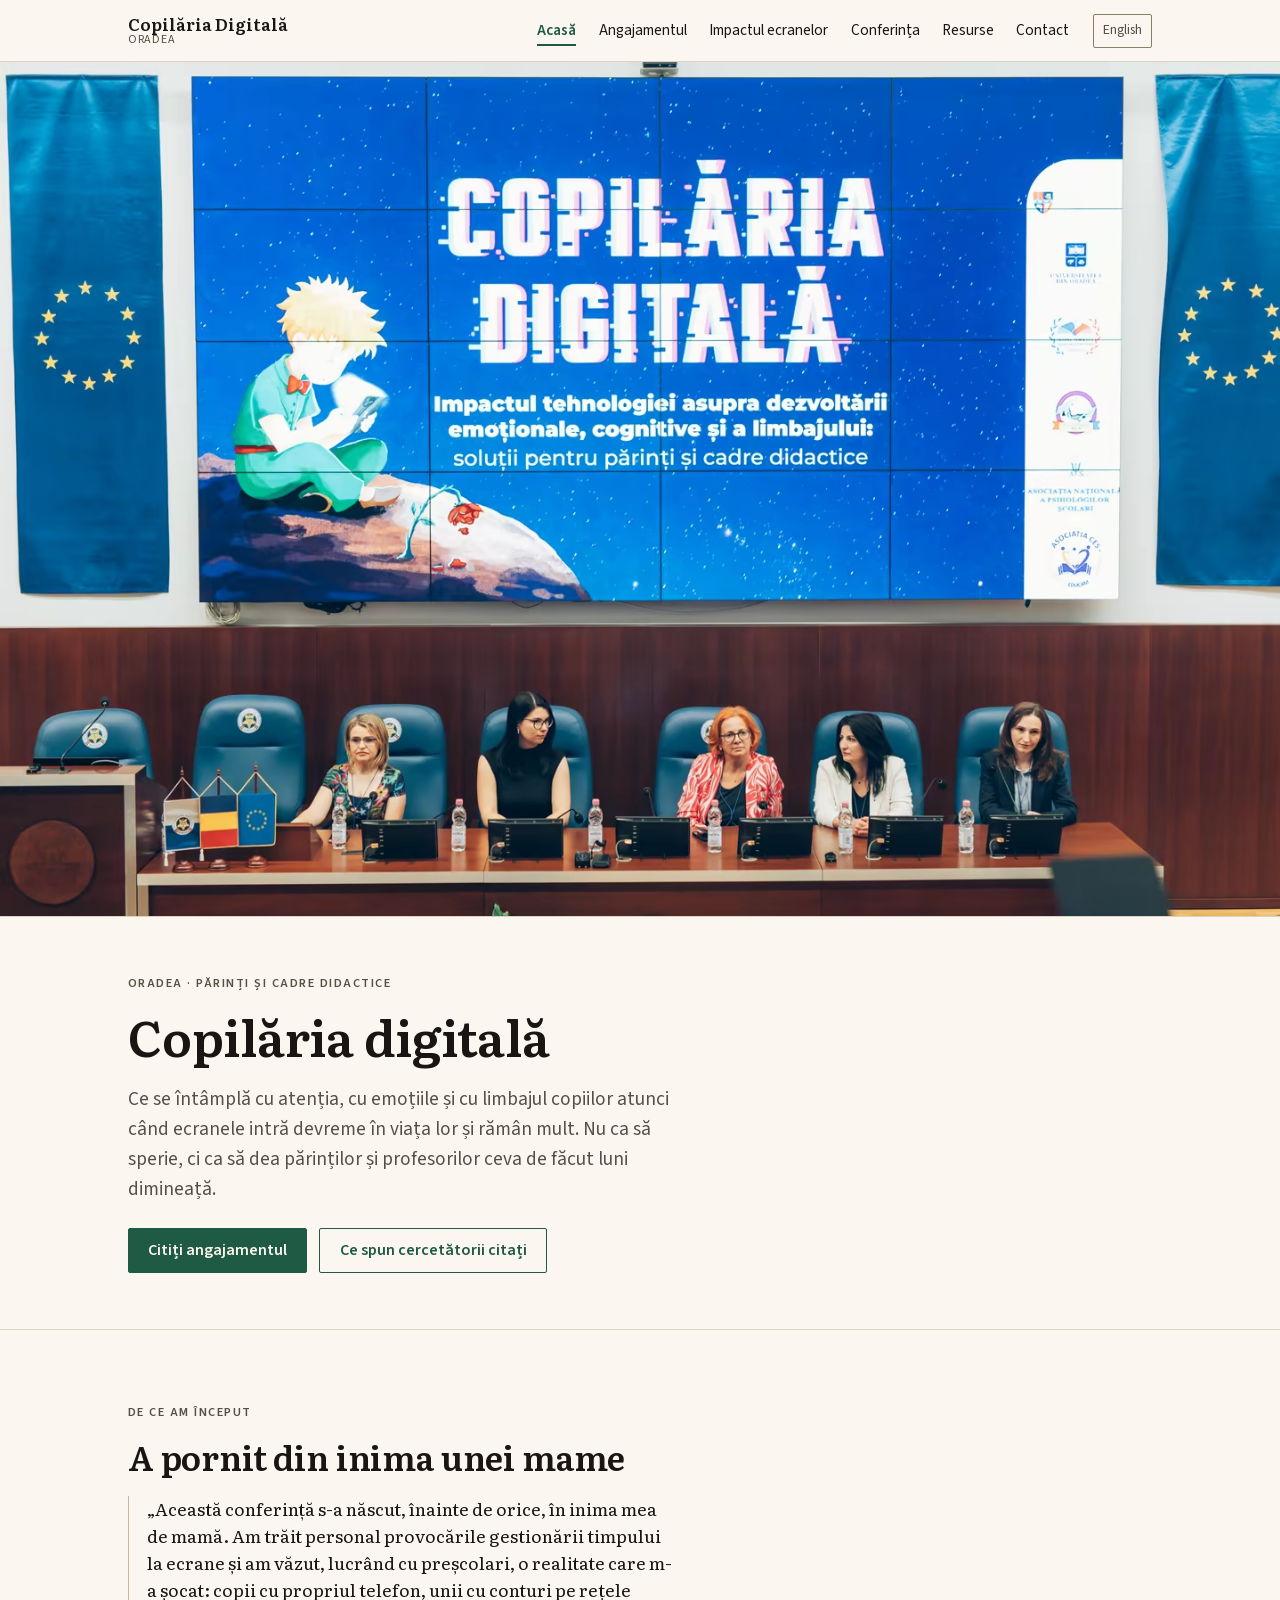
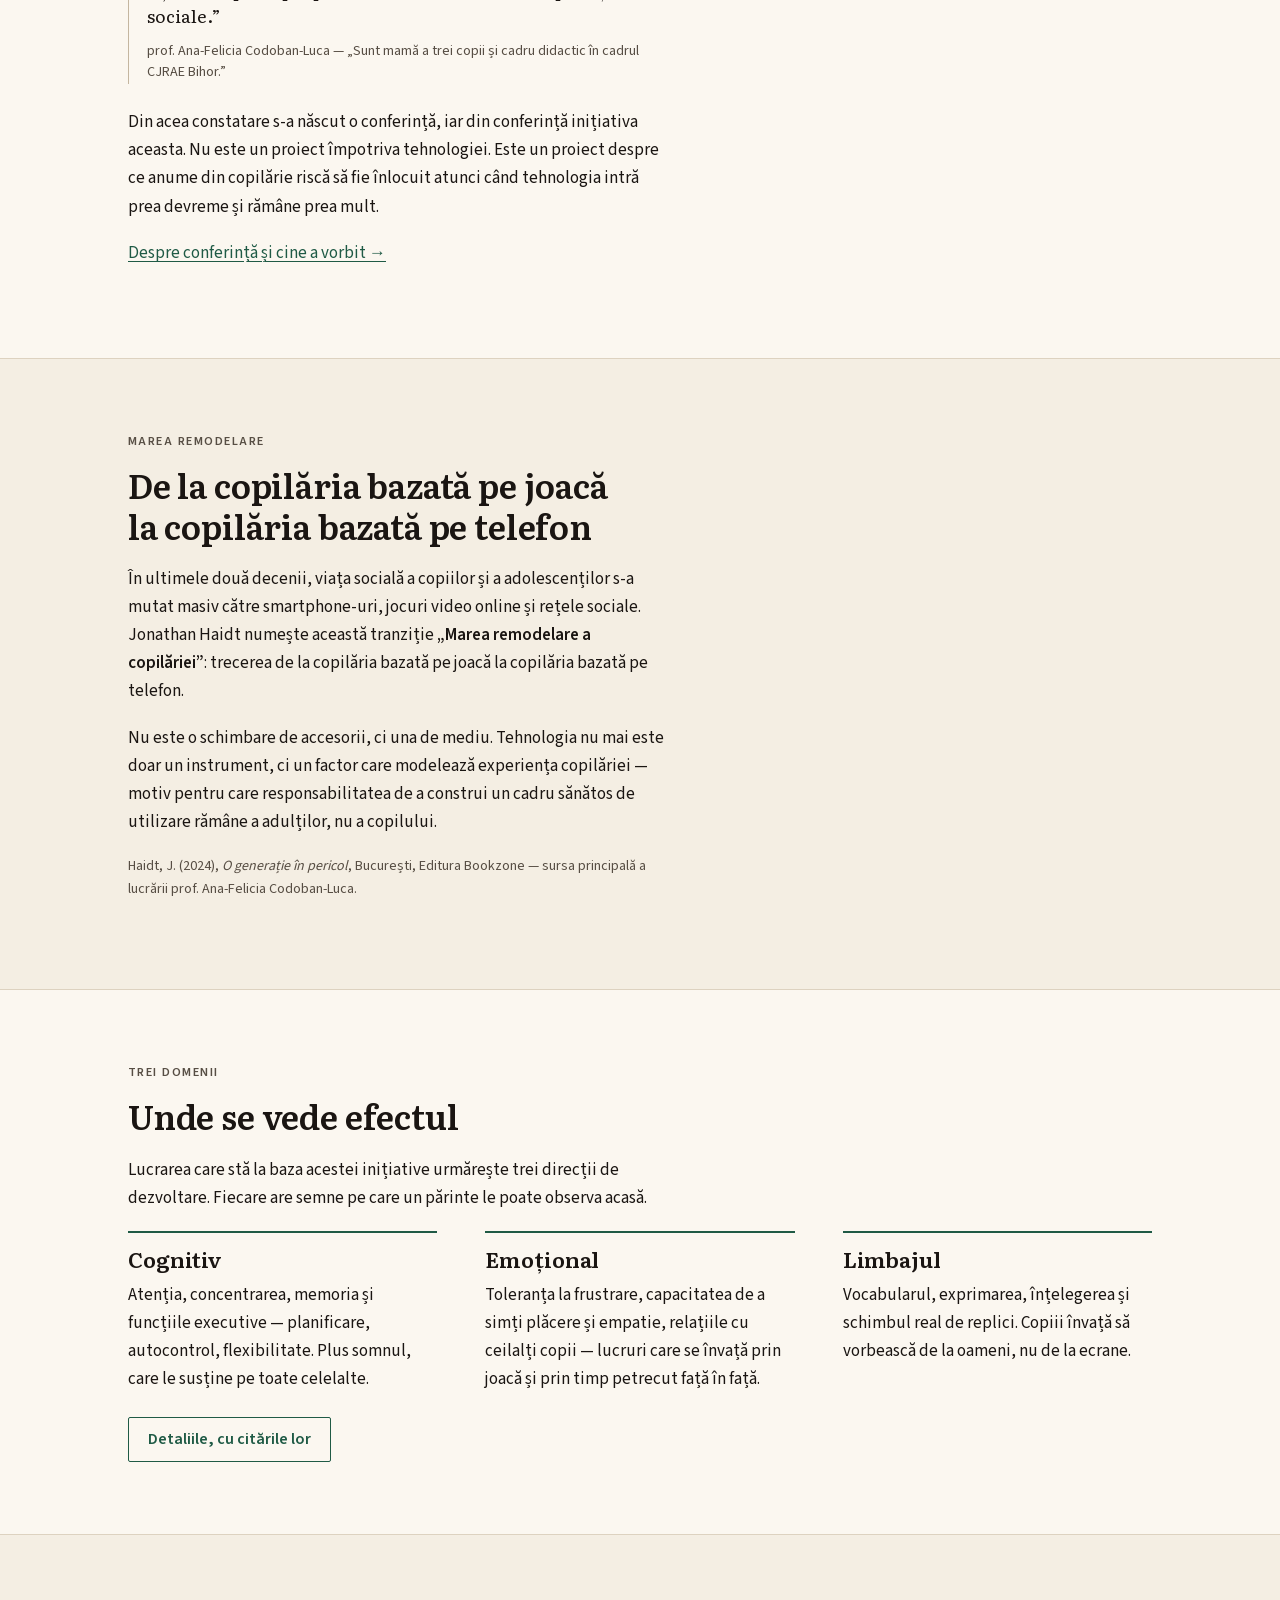
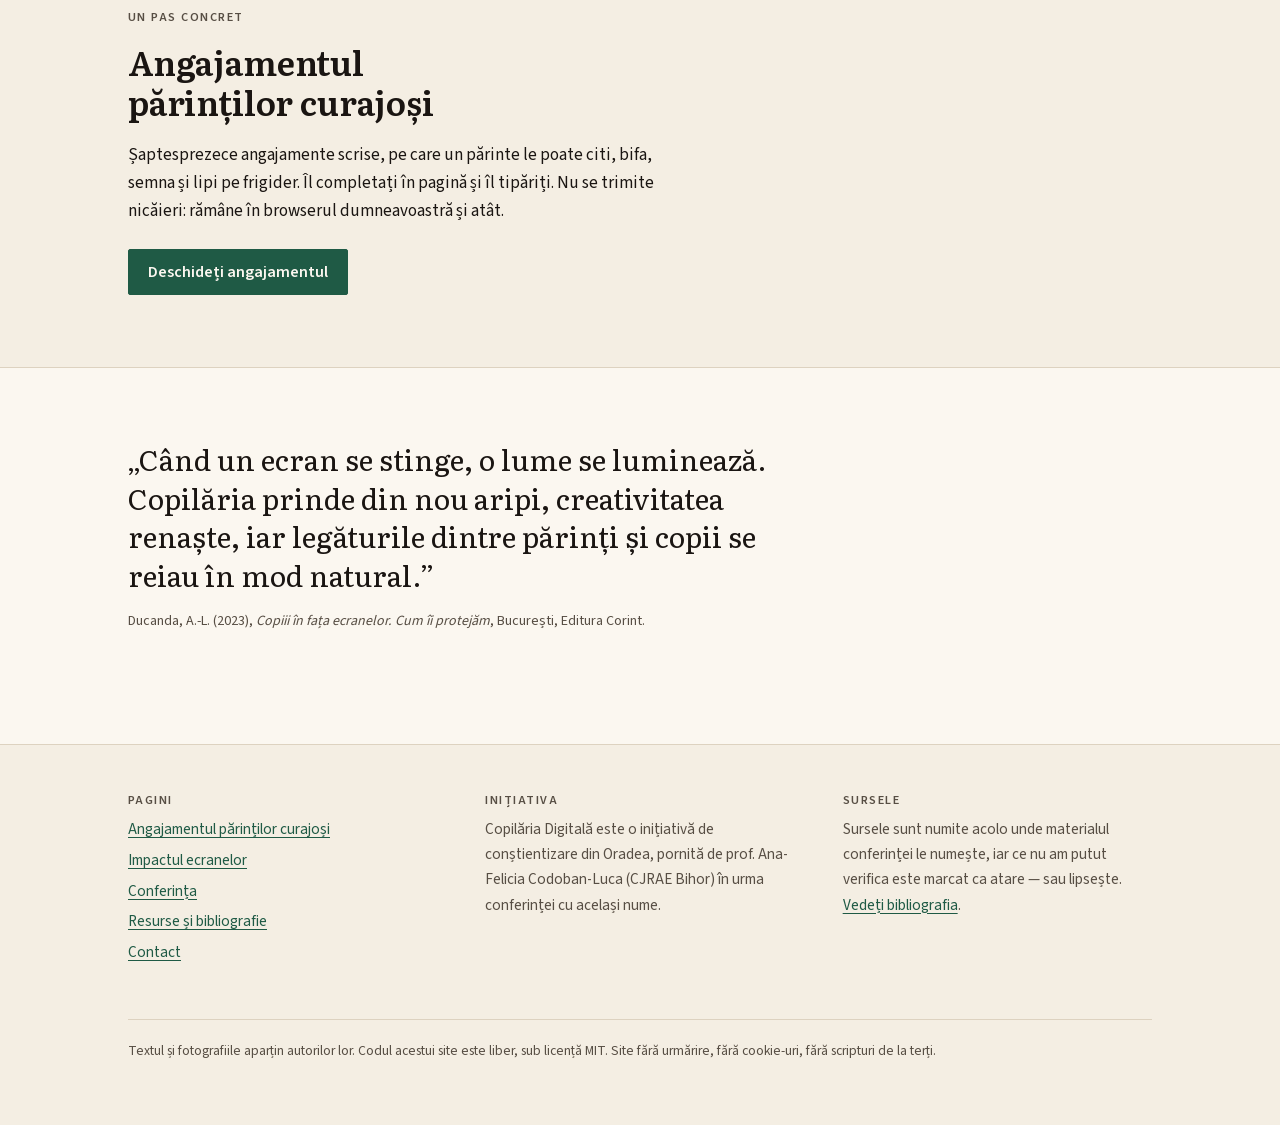
==== index.html @ 708503aa "feat: first public version of the site Twelve hand-written pages, Romanian at / and English at /en/," ====
<!doctype html>
<html lang="ro">
<head>
<meta charset="utf-8">
<meta name="viewport" content="width=device-width, initial-scale=1">
<title>Copilăria Digitală — inițiativă pentru părinți și cadre didactice, Oradea</title>
<meta name="description" content="Ce se întâmplă cu atenția, emoțiile și limbajul copiilor când ecranele intră devreme și rămân mult. O inițiativă din Oradea, pornită dintr-o conferință pentru părinți și cadre didactice.">
<link rel="canonical" href="https://copilariadigitala.github.io/">
<link rel="alternate" hreflang="ro" href="https://copilariadigitala.github.io/">
<link rel="alternate" hreflang="en" href="https://copilariadigitala.github.io/en/">
<link rel="alternate" hreflang="x-default" href="https://copilariadigitala.github.io/">
<meta property="og:type" content="website">
<meta property="og:locale" content="ro_RO">
<meta property="og:site_name" content="Copilăria Digitală">
<meta property="og:title" content="Copilăria Digitală">
<meta property="og:description" content="Ce se întâmplă cu atenția, emoțiile și limbajul copiilor când ecranele intră devreme și rămân mult. O inițiativă din Oradea.">
<meta property="og:url" content="https://copilariadigitala.github.io/">
<meta property="og:image" content="https://copilariadigitala.github.io/assets/img/key-visual-960.jpg">
<meta name="twitter:card" content="summary_large_image">
<link rel="icon" href="/assets/favicon.svg" type="image/svg+xml">
<link rel="preload" as="font" type="font/woff2" href="/assets/fonts/literata-600.woff2" crossorigin>
<link rel="preload" as="font" type="font/woff2" href="/assets/fonts/source-sans-3-400.woff2" crossorigin>
<link rel="stylesheet" href="/assets/site.css">
<script src="/assets/site.js" defer></script>
</head>
<body>
<a class="skip-link" href="#main">Sari la conținut</a>

<header class="site-header">
  <div class="wrap">
    <a class="brand" href="/">Copilăria Digitală<span>Oradea</span></a>
    <nav class="nav" aria-label="Navigare principală">
      <ul>
        <li><a href="/" aria-current="page">Acasă</a></li>
        <li><a href="/angajament/">Angajamentul</a></li>
        <li><a href="/impactul-ecranelor/">Impactul ecranelor</a></li>
        <li><a href="/conferinta/">Conferința</a></li>
        <li><a href="/resurse/">Resurse</a></li>
        <li><a href="/contact/">Contact</a></li>
      </ul>
    </nav>
    <a class="lang-switch" href="/en/" lang="en" hreflang="en">English</a>
  </div>
</header>

<main id="main">

  <div class="hero">
    <figure class="hero-media">
      <picture>
        <source type="image/avif" sizes="100vw" srcset="/assets/img/hero-480.avif 480w, /assets/img/hero-960.avif 960w, /assets/img/hero-1440.avif 1440w">
        <img src="/assets/img/hero-960.jpg" sizes="100vw"
             srcset="/assets/img/hero-480.jpg 480w, /assets/img/hero-960.jpg 960w, /assets/img/hero-1440.jpg 1440w"
             width="1440" height="958" fetchpriority="high" decoding="async"
             alt="Sala conferinței, cu titlul „Copilăria digitală” proiectat pe ecranul din spatele mesei vorbitorilor.">
      </picture>
    </figure>
    <div class="wrap hero-body">
      <p class="eyebrow">Oradea · părinți și cadre didactice</p>
      <h1>Copilăria digitală</h1>
      <p class="lede">Ce se întâmplă cu atenția, cu emoțiile și cu limbajul copiilor atunci
        când ecranele intră devreme în viața lor și rămân mult. Nu ca să sperie, ci ca să
        dea părinților și profesorilor ceva de făcut luni dimineață.</p>
      <div class="btn-row">
        <a class="btn" href="/angajament/">Citiți angajamentul</a>
        <a class="btn btn--ghost" href="/impactul-ecranelor/">Ce spun cercetătorii citați</a>
      </div>
    </div>
  </div>

  <section class="section" aria-labelledby="de-ce">
    <div class="wrap prose">
      <p class="eyebrow">De ce am început</p>
      <h2 id="de-ce">A pornit din inima unei mame</h2>
      <blockquote>
        <p>„Această conferință s-a născut, înainte de orice, în inima mea de mamă. Am trăit
          personal provocările gestionării timpului la ecrane și am văzut, lucrând cu
          preșcolari, o realitate care m-a șocat: copii cu propriul telefon, unii cu conturi
          pe rețele sociale.”</p>
        <cite>prof. Ana-Felicia Codoban-Luca — „Sunt mamă a trei copii și cadru didactic în
          cadrul CJRAE Bihor.”</cite>
      </blockquote>
      <p>Din acea constatare s-a născut o conferință, iar din conferință inițiativa aceasta.
        Nu este un proiect împotriva tehnologiei. Este un proiect despre ce anume din
        copilărie riscă să fie înlocuit atunci când tehnologia intră prea devreme și rămâne
        prea mult.</p>
      <p><a href="/conferinta/">Despre conferință și cine a vorbit →</a></p>
    </div>
  </section>

  <section class="section section--sunk" aria-labelledby="remodelare">
    <div class="wrap prose">
      <p class="eyebrow">Marea remodelare</p>
      <h2 id="remodelare">De la copilăria bazată pe joacă la copilăria bazată pe telefon</h2>
      <p>În ultimele două decenii, viața socială a copiilor și a adolescenților s-a mutat
        masiv către smartphone-uri, jocuri video online și rețele sociale. Jonathan Haidt
        numește această tranziție <b>„Marea remodelare a copilăriei”</b>: trecerea de la
        copilăria bazată pe joacă la copilăria bazată pe telefon.</p>
      <p>Nu este o schimbare de accesorii, ci una de mediu. Tehnologia nu mai este doar un
        instrument, ci un factor care modelează experiența copilăriei — motiv pentru care
        responsabilitatea de a construi un cadru sănătos de utilizare rămâne a adulților,
        nu a copilului.</p>
      <p class="attrib">Haidt, J. (2024), <i>O generație în pericol</i>, București, Editura
        Bookzone — sursa principală a lucrării prof. Ana-Felicia Codoban-Luca.</p>
    </div>
  </section>

  <section class="section" aria-labelledby="domenii">
    <div class="wrap">
      <div class="prose">
        <p class="eyebrow">Trei domenii</p>
        <h2 id="domenii">Unde se vede efectul</h2>
        <p>Lucrarea care stă la baza acestei inițiative urmărește trei direcții de
          dezvoltare. Fiecare are semne pe care un părinte le poate observa acasă.</p>
      </div>
      <div class="cols">
        <div>
          <h3>Cognitiv</h3>
          <p>Atenția, concentrarea, memoria și funcțiile executive — planificare, autocontrol,
            flexibilitate. Plus somnul, care le susține pe toate celelalte.</p>
        </div>
        <div>
          <h3>Emoțional</h3>
          <p>Toleranța la frustrare, capacitatea de a simți plăcere și empatie, relațiile cu
            ceilalți copii — lucruri care se învață prin joacă și prin timp petrecut față în
            față.</p>
        </div>
        <div>
          <h3>Limbajul</h3>
          <p>Vocabularul, exprimarea, înțelegerea și schimbul real de replici. Copiii învață
            să vorbească de la oameni, nu de la ecrane.</p>
        </div>
      </div>
      <div class="btn-row">
        <a class="btn btn--ghost" href="/impactul-ecranelor/">Detaliile, cu citările lor</a>
      </div>
    </div>
  </section>

  <section class="section section--sunk" aria-labelledby="cta">
    <div class="wrap prose">
      <p class="eyebrow">Un pas concret</p>
      <h2 id="cta">Angajamentul părinților curajoși</h2>
      <p>Șaptesprezece angajamente scrise, pe care un părinte le poate citi, bifa, semna și
        lipi pe frigider. Îl completați în pagină și îl tipăriți. Nu se trimite nicăieri:
        rămâne în browserul dumneavoastră și atât.</p>
      <div class="btn-row">
        <a class="btn" href="/angajament/">Deschideți angajamentul</a>
      </div>
    </div>
  </section>

  <section class="section" aria-labelledby="citat">
    <div class="wrap">
      <h2 id="citat" class="visually-hidden">Citat de închidere</h2>
      <blockquote class="pull">
        <p>„Când un ecran se stinge, o lume se luminează. Copilăria prinde din nou aripi,
          creativitatea renaște, iar legăturile dintre părinți și copii se reiau în mod
          natural.”</p>
        <cite>Ducanda, A.-L. (2023), <i>Copiii în fața ecranelor. Cum îi protejăm</i>,
          București, Editura Corint.</cite>
      </blockquote>
    </div>
  </section>

</main>

<footer class="site-footer">
  <div class="wrap">
    <div class="footer-grid">
      <div>
        <h2>Pagini</h2>
        <ul>
          <li><a href="/angajament/">Angajamentul părinților curajoși</a></li>
          <li><a href="/impactul-ecranelor/">Impactul ecranelor</a></li>
          <li><a href="/conferinta/">Conferința</a></li>
          <li><a href="/resurse/">Resurse și bibliografie</a></li>
          <li><a href="/contact/">Contact</a></li>
        </ul>
      </div>
      <div>
        <h2>Inițiativa</h2>
        <p>Copilăria Digitală este o inițiativă de conștientizare din Oradea, pornită de
          prof. Ana-Felicia Codoban-Luca (CJRAE Bihor) în urma conferinței cu același nume.</p>
      </div>
      <div>
        <h2>Sursele</h2>
        <p>Sursele sunt numite acolo unde materialul conferinței le numește, iar ce nu am
          putut verifica este marcat ca atare — sau lipsește.
          <a href="/resurse/#bibliografie">Vedeți bibliografia</a>.</p>
      </div>
    </div>
    <p class="colophon">Textul și fotografiile aparțin autorilor lor. Codul acestui site este
      liber, sub licență MIT. Site fără urmărire, fără cookie-uri, fără scripturi de la terți.</p>
  </div>
</footer>

</body>
</html>
---- assets/site.css ----
/* Copilăria Digitală — one stylesheet, shared by all twelve pages.
   Light theme is warm paper at dawn and it is the default: the message is that life after
   the screen is the good part. Dark theme is the midnight navy of the event's own key
   visual, so a parent reading at 23:40 gets the artwork's night, not a dimmed office UI.
   prefers-color-scheme only — a toggle needs a render-blocking inline script. */

/* ---------------------------------------------------------------- fonts */

@font-face {
  font-family: 'Literata';
  font-style: normal;
  font-weight: 400;
  font-display: swap;
  src: url('/assets/fonts/literata-400.woff2') format('woff2');
  unicode-range: U+0020-007E, U+00A0-017E, U+018F, U+0192, U+01A0-01A1, U+01AF-01B0, U+01C4-01DC,
    U+01E6-01E7, U+01EA-01EB, U+01FA-021B, U+022A-022D, U+0230-0233, U+0237, U+0259,
    U+02BB-02BC, U+02BE-02BF, U+02C6-02CC, U+02DA, U+02DC-02DD, U+0304, U+0308,
    U+2007-200B, U+2010, U+2012-2015, U+2018-201A, U+201C-201E, U+2020-2022, U+2026,
    U+2030, U+2032-2033, U+2039-203A, U+2042, U+2044;
}

@font-face {
  font-family: 'Literata';
  font-style: normal;
  font-weight: 600;
  font-display: swap;
  src: url('/assets/fonts/literata-600.woff2') format('woff2');
  unicode-range: U+0020-007E, U+00A0-017E, U+018F, U+0192, U+01A0-01A1, U+01AF-01B0, U+01C4-01DC,
    U+01E6-01E7, U+01EA-01EB, U+01FA-021B, U+022A-022D, U+0230-0233, U+0237, U+0259,
    U+02BB-02BC, U+02BE-02BF, U+02C6-02CC, U+02DA, U+02DC-02DD, U+0304, U+0308,
    U+2007-200B, U+2010, U+2012-2015, U+2018-201A, U+201C-201E, U+2020-2022, U+2026,
    U+2030, U+2032-2033, U+2039-203A, U+2042, U+2044;
}

@font-face {
  font-family: 'Source Sans 3';
  font-style: normal;
  font-weight: 400;
  font-display: swap;
  src: url('/assets/fonts/source-sans-3-400.woff2') format('woff2');
  unicode-range: U+0020-007E, U+00A0-0181, U+0186, U+018A, U+018D-0190, U+0192-0194, U+0196-0197,
    U+019A-019B, U+019E, U+01A0-01A1, U+01AF-01B1, U+01B7, U+01BF-01C3, U+01CD-01DD,
    U+01E2-01E7, U+01EA-01EB, U+01EE-01F0, U+01F4-01F5, U+01F7-0201, U+0204-0205,
    U+0208-0209, U+020C-020D, U+0218-0220, U+0222-0223, U+0226-0227, U+0237, U+023A-023E,
    U+0241-0245, U+0248-0249, U+0259, U+02BB-02C1, U+02C6-02CC, U+02D0-02D7, U+02DA,
    U+02DC-02DE, U+02E0-02E4, U+02ED, U+0304, U+0308, U+0329, U+2007, U+2009-200B,
    U+2010-201E, U+2020-2023, U+2026, U+202F-2033, U+2035, U+2039-203A, U+203C-203F,
    U+2044, U+2047-204A, U+FEFF;
}

@font-face {
  font-family: 'Source Sans 3';
  font-style: normal;
  font-weight: 600;
  font-display: swap;
  src: url('/assets/fonts/source-sans-3-600.woff2') format('woff2');
  unicode-range: U+0020-007E, U+00A0-0181, U+0186, U+018A, U+018D-0190, U+0192-0194, U+0196-0197,
    U+019A-019B, U+019E, U+01A0-01A1, U+01AF-01B1, U+01B7, U+01BF-01C3, U+01CD-01DD,
    U+01E2-01E7, U+01EA-01EB, U+01EE-01F0, U+01F4-01F5, U+01F7-0201, U+0204-0205,
    U+0208-0209, U+020C-020D, U+0218-0220, U+0222-0223, U+0226-0227, U+0237, U+023A-023E,
    U+0241-0245, U+0248-0249, U+0259, U+02BB-02C1, U+02C6-02CC, U+02D0-02D7, U+02DA,
    U+02DC-02DE, U+02E0-02E4, U+02ED, U+0304, U+0308, U+0329, U+2007, U+2009-200B,
    U+2010-201E, U+2020-2023, U+2026, U+202F-2033, U+2035, U+2039-203A, U+203C-203F,
    U+2044, U+2047-204A, U+FEFF;
}

/* --------------------------------------------------------------- tokens */

:root {
  color-scheme: light;

  --paper: #fbf7f0;
  --paper-sunk: #f4eee3;
  --ink: #1a1512;
  --ink-muted: #574e44;
  --rule: #ddd2c0;
  --rule-strong: #c4b6a0;
  /* Interactive borders need 3:1 against their ground; the decorative hairline above
     does not, and must not be reused for a form field's only visible boundary. */
  --rule-input: #8c7d67;

  --accent: #1f5a45;
  --accent-hover: #143c2e;
  --accent-wash: #e9f0ea;

  --rose: #a3282a; /* form errors and the missing-citation guard. Nowhere else. */
  --focus: #1d4ed8;

  --font-display: 'Literata', 'Palatino Linotype', Palatino, 'Book Antiqua', Georgia, serif;
  --font-body: 'Source Sans 3', -apple-system, BlinkMacSystemFont, 'Segoe UI', Roboto,
    'Helvetica Neue', Arial, sans-serif;

  --measure: 34rem;
  --page: 68rem;
  --gap: clamp(1.5rem, 4vw, 3rem);
  --radius: 2px;
}

@media (prefers-color-scheme: dark) {
  :root {
    color-scheme: dark;

    --paper: #0c1428;
    --paper-sunk: #121d36;
    --ink: #eaeff8;
    --ink-muted: #a8b6cc;
    --rule: #263453;
    --rule-strong: #3a4d75;
    --rule-input: #6b7f9f;

    --accent: #6fc79b;
    --accent-hover: #9adcbb;
    --accent-wash: #14263a;

    --rose: #ff9b9d;
    --focus: #f5c451;
  }
}

/* ----------------------------------------------------------------- base */

*,
*::before,
*::after {
  box-sizing: border-box;
}

html {
  -webkit-text-size-adjust: 100%;
  scroll-behavior: smooth;
}

@media (prefers-reduced-motion: reduce) {
  html {
    scroll-behavior: auto;
  }
  *,
  *::before,
  *::after {
    animation-duration: 0.01ms !important;
    transition-duration: 0.01ms !important;
  }
}

body {
  margin: 0;
  background: var(--paper);
  color: var(--ink);
  font-family: var(--font-body);
  font-size: 1.0625rem;
  line-height: 1.65;
  text-rendering: optimizeLegibility;
  /* A long unbreakable string (a pasted URL, the printed href below) must wrap rather
     than push the page sideways on a 360 px phone. */
  overflow-wrap: break-word;
}

h1,
h2,
h3,
h4 {
  font-family: var(--font-display);
  font-weight: 600;
  line-height: 1.2;
  margin: 0 0 0.6em;
  letter-spacing: -0.005em;
  text-wrap: balance;
}

h1 {
  font-size: clamp(2rem, 6vw, 3.1rem);
}
h2 {
  font-size: clamp(1.5rem, 3.6vw, 2.1rem);
}
h3 {
  font-size: clamp(1.15rem, 2.4vw, 1.35rem);
}
h4 {
  font-size: 1.0625rem;
}

p,
ul,
ol,
dl {
  margin: 0 0 1.1em;
}

a {
  color: var(--accent);
  text-decoration-thickness: 1px;
  text-underline-offset: 0.18em;
}

a:hover {
  color: var(--accent-hover);
}

:focus-visible {
  outline: 3px solid var(--focus);
  outline-offset: 2px;
  border-radius: var(--radius);
}

img {
  max-width: 100%;
  height: auto;
  display: block;
}

hr {
  border: 0;
  border-top: 1px solid var(--rule);
  margin: var(--gap) 0;
}

::selection {
  background: var(--accent);
  color: var(--paper);
}

.skip-link {
  position: absolute;
  left: -9999px;
  top: 0;
  background: var(--paper);
  color: var(--ink);
  padding: 0.7rem 1rem;
  border: 1px solid var(--rule-input);
  z-index: 20;
}

.skip-link:focus {
  left: 0.5rem;
  top: 0.5rem;
}

.visually-hidden {
  position: absolute;
  width: 1px;
  height: 1px;
  margin: -1px;
  padding: 0;
  overflow: hidden;
  clip-path: inset(50%);
  white-space: nowrap;
}

/* ------------------------------------------------------------- skeleton */

.wrap {
  width: 100%;
  max-width: var(--page);
  margin-inline: auto;
  padding-inline: clamp(1rem, 4vw, 2rem);
}

.prose {
  max-width: var(--measure);
}

/* `class="wrap prose"` is one element wearing two hats, and .prose's narrower max-width
   would otherwise shrink the wrap itself — which, being margin-inline:auto, then centres
   the column away from the grid the header and hero sit on. Keep the wrap at page width
   and put the measure on its children instead. */
.wrap.prose {
  max-width: var(--page);
}

.wrap.prose > * {
  max-width: var(--measure);
}

.section {
  padding-block: clamp(2.5rem, 7vw, 4.5rem);
  border-top: 1px solid var(--rule);
}

.section:first-of-type {
  border-top: 0;
}

.section--sunk {
  background: var(--paper-sunk);
}

.lede {
  font-size: 1.2rem;
  line-height: 1.55;
  color: var(--ink-muted);
}

.eyebrow {
  font-family: var(--font-body);
  font-size: 0.78rem;
  font-weight: 600;
  letter-spacing: 0.12em;
  text-transform: uppercase;
  color: var(--ink-muted);
  margin: 0 0 0.8rem;
}

/* -------------------------------------------------------------- header */

.site-header {
  border-bottom: 1px solid var(--rule);
  background: var(--paper);
}

.site-header .wrap {
  display: flex;
  flex-wrap: wrap;
  align-items: center;
  gap: 0.75rem 1.5rem;
  padding-block: 0.85rem;
}

.brand {
  font-family: var(--font-display);
  font-weight: 600;
  font-size: 1.05rem;
  line-height: 1.15;
  color: var(--ink);
  text-decoration: none;
  margin-right: auto;
}

.brand span {
  display: block;
  font-family: var(--font-body);
  font-weight: 400;
  font-size: 0.75rem;
  letter-spacing: 0.06em;
  text-transform: uppercase;
  color: var(--ink-muted);
}

/* The nav is always visible and simply wraps. No toggle, no disclosure widget, no script —
   six links fit on two lines at 360 px, which is cheaper than any button that hides them. */
.nav {
  width: 100%;
}

.nav ul {
  list-style: none;
  margin: 0;
  padding: 0;
  display: flex;
  flex-wrap: wrap;
  gap: 0.35rem 1.1rem;
}

.nav a {
  display: block;
  padding: 0.2rem 0;
  font-size: 0.95rem;
  color: var(--ink);
  text-decoration: none;
}

.nav a:hover,
.nav a[aria-current='page'] {
  color: var(--accent);
}

.nav a[aria-current='page'] {
  font-weight: 600;
}

.lang-switch {
  font-size: 0.85rem;
  color: var(--ink-muted);
  text-decoration: none;
  border: 1px solid var(--rule-input);
  border-radius: var(--radius);
  padding: 0.3rem 0.55rem;
}

.lang-switch:hover {
  color: var(--accent);
}

.nav a[aria-current='page'] {
  box-shadow: inset 0 -2px 0 var(--accent);
}

@media (min-width: 56rem) {
  .nav {
    width: auto;
  }
  .nav ul {
    gap: 1.4rem;
  }
}

/* -------------------------------------------------------------- footer */

.site-footer {
  border-top: 1px solid var(--rule);
  background: var(--paper-sunk);
  padding-block: clamp(2rem, 5vw, 3rem);
  font-size: 0.95rem;
  color: var(--ink-muted);
}

.site-footer h2 {
  font-size: 0.78rem;
  font-family: var(--font-body);
  letter-spacing: 0.12em;
  text-transform: uppercase;
  color: var(--ink-muted);
  margin-bottom: 0.6rem;
}

.footer-grid {
  display: grid;
  gap: var(--gap);
  grid-template-columns: repeat(auto-fit, minmax(14rem, 1fr));
}

.footer-grid ul {
  list-style: none;
  padding: 0;
  margin: 0;
}

.footer-grid li {
  margin-bottom: 0.35rem;
}

.colophon {
  margin-top: var(--gap);
  padding-top: 1.25rem;
  border-top: 1px solid var(--rule);
  font-size: 0.85rem;
}

/* ---------------------------------------------------------------- hero */

.hero {
  border-bottom: 1px solid var(--rule);
}

.hero-media {
  margin: 0;
  border-bottom: 1px solid var(--rule);
}

.hero-media img {
  width: 100%;
  aspect-ratio: 3 / 2;
  object-fit: cover;
}

.hero-body {
  padding-block: clamp(2rem, 6vw, 3.5rem);
}

.hero-body h1 {
  margin-bottom: 0.4em;
}

.hero-body p {
  max-width: var(--measure);
}

/* -------------------------------------------------------------- button */

.btn {
  display: inline-block;
  font-family: var(--font-body);
  font-weight: 600;
  font-size: 1rem;
  line-height: 1.3;
  padding: 0.7rem 1.2rem;
  border: 1px solid var(--accent);
  border-radius: var(--radius);
  background: var(--accent);
  color: var(--paper);
  text-decoration: none;
  cursor: pointer;
}

.btn:hover {
  background: var(--accent-hover);
  border-color: var(--accent-hover);
  color: var(--paper);
}

.btn--ghost {
  background: transparent;
  color: var(--accent);
}

.btn--ghost:hover {
  background: var(--accent-wash);
  color: var(--accent-hover);
}

.btn-row {
  display: flex;
  flex-wrap: wrap;
  gap: 0.75rem;
  margin-top: 1.5rem;
}

/* --------------------------------------------------------------- cards */
/* Hairlines, not cards: 1px warm rules, no shadows, no floating panels.
   The visual language of a document a parent can trust and print. */

.cols {
  display: grid;
  gap: var(--gap);
  grid-template-columns: repeat(auto-fit, minmax(15rem, 1fr));
}

.cols > * > h3 {
  padding-top: 0.9rem;
  border-top: 2px solid var(--accent);
  margin-bottom: 0.5rem;
}

.cols p:last-child,
.cols ul:last-child {
  margin-bottom: 0;
}

.tight {
  padding-left: 1.1rem;
}

.tight li {
  margin-bottom: 0.35rem;
}

.tight li::marker {
  color: var(--rule-strong);
}

/* ---------------------------------------------------------------- fact */
/* The one component with real design weight. A .fact cannot render a number without a
   citation slot: if the <cite> is missing the block says so, out loud, on the page.
   The anti-fabrication rule is enforced by CSS, not by editorial goodwill. */

.fact {
  display: grid;
  gap: 0.35rem;
  padding: 1rem 0 1rem 1rem;
  border-left: 2px solid var(--accent);
  margin: 0 0 1.25rem;
}

.fact-figure {
  font-family: var(--font-display);
  font-weight: 600;
  font-size: clamp(1.6rem, 4vw, 2.2rem);
  line-height: 1;
  color: var(--ink);
  font-variant-numeric: tabular-nums;
}

.fact-body {
  margin: 0;
}

.fact cite {
  font-style: normal;
  font-size: 0.85rem;
  color: var(--ink-muted);
}

.fact:not(:has(cite))::after {
  content: '⚠ Citare lipsă — această cifră nu poate fi publicată.';
  font-size: 0.85rem;
  font-weight: 600;
  color: var(--rose);
}

.fact--unsourced {
  border-left-style: dashed;
  border-left-color: var(--rule-strong);
  background: repeating-linear-gradient(
    135deg,
    transparent,
    transparent 6px,
    var(--paper-sunk) 6px,
    var(--paper-sunk) 12px
  );
}

.fact--unsourced .fact-figure {
  color: var(--ink-muted);
}

.fact--unsourced cite::before {
  content: 'Sursă neconfirmată — ';
  font-weight: 600;
  color: var(--ink);
}

.fact-list {
  display: grid;
  gap: 0.9rem 2rem;
  grid-template-columns: repeat(auto-fit, minmax(13rem, 1fr));
  padding: 0;
  margin: 0 0 1.25rem;
  list-style: none;
  border-left: 2px solid var(--accent);
  padding-left: 1rem;
}

.fact > .fact-list {
  border-left: 0;
  padding-left: 0;
  margin-bottom: 0.4rem;
}

.after-cols {
  margin-top: var(--gap);
}

.fact-list b {
  display: block;
  font-family: var(--font-display);
  font-size: 1.45rem;
  line-height: 1.1;
  font-variant-numeric: tabular-nums;
}

.fact-list span {
  font-size: 0.95rem;
  color: var(--ink-muted);
}

/* --------------------------------------------------------------- quote */

blockquote {
  margin: 0 0 1.4em;
  padding-left: 1.1rem;
  border-left: 1px solid var(--rule-strong);
  font-family: var(--font-display);
  font-size: 1.08rem;
  line-height: 1.55;
}

blockquote p {
  margin-bottom: 0.6em;
}

blockquote cite,
.attrib {
  display: block;
  font-family: var(--font-body);
  font-style: normal;
  font-size: 0.88rem;
  color: var(--ink-muted);
}

.pull {
  border-left: 0;
  padding: 0;
  max-width: 44rem;
  font-size: clamp(1.3rem, 3.2vw, 1.8rem);
  line-height: 1.35;
}

.trigger-note {
  font-size: 0.9rem;
  color: var(--ink-muted);
  border: 1px dashed var(--rule-strong);
  border-radius: var(--radius);
  padding: 0.7rem 0.9rem;
  margin-bottom: 1rem;
}

/* -------------------------------------------------------------- source */

.sources {
  list-style: none;
  padding: 0;
  margin: 0;
  font-size: 0.95rem;
}

.sources li {
  padding: 0.7rem 0;
  border-top: 1px solid var(--rule);
}

.sources li:last-child {
  border-bottom: 1px solid var(--rule);
}

.sources i {
  font-style: italic;
}

.gloss {
  color: var(--ink-muted);
}

/* The "working translation" label sits inside the gloss paragraph, so it needs its own
   breathing room — otherwise it reads as the last line of the quotation itself. */
.gloss > .attrib {
  margin-top: 0.35rem;
}

/* ------------------------------------------------------------- gallery */

.gallery {
  display: grid;
  gap: 0.75rem;
  grid-template-columns: repeat(auto-fill, minmax(15rem, 1fr));
  padding: 0;
  margin: 0;
  list-style: none;
}

.gallery figure {
  margin: 0;
}

.gallery img {
  width: 100%;
  aspect-ratio: 3 / 2;
  object-fit: cover;
  border: 1px solid var(--rule);
  border-radius: var(--radius);
}

.gallery figcaption {
  font-size: 0.85rem;
  color: var(--ink-muted);
  padding-top: 0.4rem;
}

.figure-plain {
  margin: 0;
}

/* A figure narrower than the column still must not be wider than the phone.
   min() rather than a bare max-width, which at 360 px pushed the page sideways. */
.figure-plain--portrait {
  max-width: min(32rem, 100%);
}

.figure-plain--wide {
  max-width: min(40rem, 100%);
}

.figure-plain img {
  border: 1px solid var(--rule);
  border-radius: var(--radius);
}

.figure-plain figcaption {
  font-size: 0.85rem;
  color: var(--ink-muted);
  padding-top: 0.4rem;
}

/* --------------------------------------------------------------- video */
/* Click-to-load facade. Nothing reaches YouTube until the visitor asks for it,
   and with JavaScript off the same element is an ordinary link to the recording. */

.video {
  border: 1px solid var(--rule);
  border-radius: var(--radius);
  padding: 1.25rem;
  background: var(--paper-sunk);
}

.video-frame {
  position: relative;
  aspect-ratio: 16 / 9;
  background: var(--paper);
  border: 1px dashed var(--rule-strong);
  border-radius: var(--radius);
  display: grid;
  place-content: center;
  text-align: center;
  padding: 1rem;
  gap: 0.6rem;
}

.video-frame iframe {
  position: absolute;
  inset: 0;
  width: 100%;
  height: 100%;
  border: 0;
}

/* ------------------------------------------------------------- pledge */

.pledge {
  max-width: 42rem;
}

.pledge-meta {
  display: grid;
  gap: 1rem;
  grid-template-columns: repeat(auto-fit, minmax(13rem, 1fr));
  margin-bottom: var(--gap);
}

.field label {
  display: block;
  font-size: 0.85rem;
  font-weight: 600;
  letter-spacing: 0.04em;
  text-transform: uppercase;
  color: var(--ink-muted);
  margin-bottom: 0.3rem;
}

.field input,
.field textarea {
  width: 100%;
  font: inherit;
  color: var(--ink);
  background: transparent;
  border: 0;
  border-bottom: 1px solid var(--rule-input);
  border-radius: 0;
  padding: 0.4rem 0.1rem;
}

.field input:focus,
.field textarea:focus {
  border-bottom-color: var(--accent);
}

.field input:invalid:not(:placeholder-shown) {
  border-bottom-color: var(--rose);
}

.commitments {
  list-style: none;
  padding: 0;
  margin: 0 0 var(--gap);
  counter-reset: vow;
}

.commitments li {
  border-top: 1px solid var(--rule);
  padding: 0.85rem 0;
}

.commitments li:last-child {
  border-bottom: 1px solid var(--rule);
}

.commitments label {
  display: grid;
  grid-template-columns: 1.4rem 1fr;
  gap: 0.75rem;
  align-items: start;
  cursor: pointer;
}

.commitments input[type='checkbox'] {
  width: 1.15rem;
  height: 1.15rem;
  margin-top: 0.25rem;
  accent-color: var(--accent);
}

.pledge-close {
  font-family: var(--font-display);
  font-size: 1.15rem;
  line-height: 1.45;
}

.signature {
  margin-top: var(--gap);
  padding-top: 1.25rem;
  border-top: 1px solid var(--rule-strong);
  display: grid;
  gap: 1rem;
  grid-template-columns: repeat(auto-fit, minmax(13rem, 1fr));
}

.sig-line {
  border-bottom: 1px solid var(--ink);
  min-height: 2.4rem;
}

.sig-line + span {
  font-size: 0.8rem;
  color: var(--ink-muted);
}

.privacy-note {
  font-size: 0.9rem;
  color: var(--ink-muted);
  border-top: 1px solid var(--rule);
  padding-top: 1rem;
  margin-top: var(--gap);
}

.saved-note {
  font-size: 0.9rem;
  color: var(--ink-muted);
}

/* -------------------------------------------------------------- contact */

.contact-list {
  list-style: none;
  padding: 0;
  margin: 0;
}

.contact-list > li,
.contact-list > div {
  border-top: 1px solid var(--rule);
  padding: 0.9rem 0;
  display: grid;
  gap: 0.15rem;
}

.contact-list > li:last-child,
.contact-list > div:last-child {
  border-bottom: 1px solid var(--rule);
}

.contact-list dd {
  margin: 0;
}

.contact-list dt,
.contact-list b {
  font-size: 0.8rem;
  font-weight: 600;
  letter-spacing: 0.08em;
  text-transform: uppercase;
  color: var(--ink-muted);
}

.placeholder {
  color: var(--ink-muted);
  border-bottom: 1px dashed var(--rule-strong);
}

/* ---------------------------------------------------------------- print */
/* The pledge is meant to leave the browser as paper. Everything that is chrome goes. */

@media print {
  :root {
    --paper: #fff;
    --paper-sunk: #fff;
    --ink: #000;
    --ink-muted: #333;
    --rule: #bbb;
    --rule-strong: #888;
    --accent: #000;
  }

  body {
    background: #fff;
    color: #000;
    font-size: 11pt;
    line-height: 1.45;
  }

  .site-header,
  .site-footer,
  .skip-link,
  .btn,
  .btn-row,
  .no-print,
  .video,
  .gallery {
    display: none !important;
  }

  .section {
    padding-block: 0;
    border-top: 0;
  }

  .wrap {
    max-width: none;
    padding-inline: 0;
  }

  .commitments li {
    break-inside: avoid;
  }

  .commitments input[type='checkbox'] {
    -webkit-appearance: none;
    appearance: none;
    border: 1px solid #000;
    width: 11pt;
    height: 11pt;
  }

  .commitments input[type='checkbox']:checked::after {
    content: '✓';
    display: block;
    line-height: 11pt;
    text-align: center;
    font-size: 9pt;
  }

  .field input {
    border-bottom: 1px solid #000;
  }

  .signature {
    break-inside: avoid;
    /* The two signature rules already delimit this block; a third rule above them,
       right under the children's-names underline, just reads as clutter on paper. */
    border-top: 0;
    padding-top: 0;
  }

  a[href^='http']::after {
    content: ' (' attr(href) ')';
    font-size: 8pt;
    color: #555;
    word-break: break-all;
  }
}
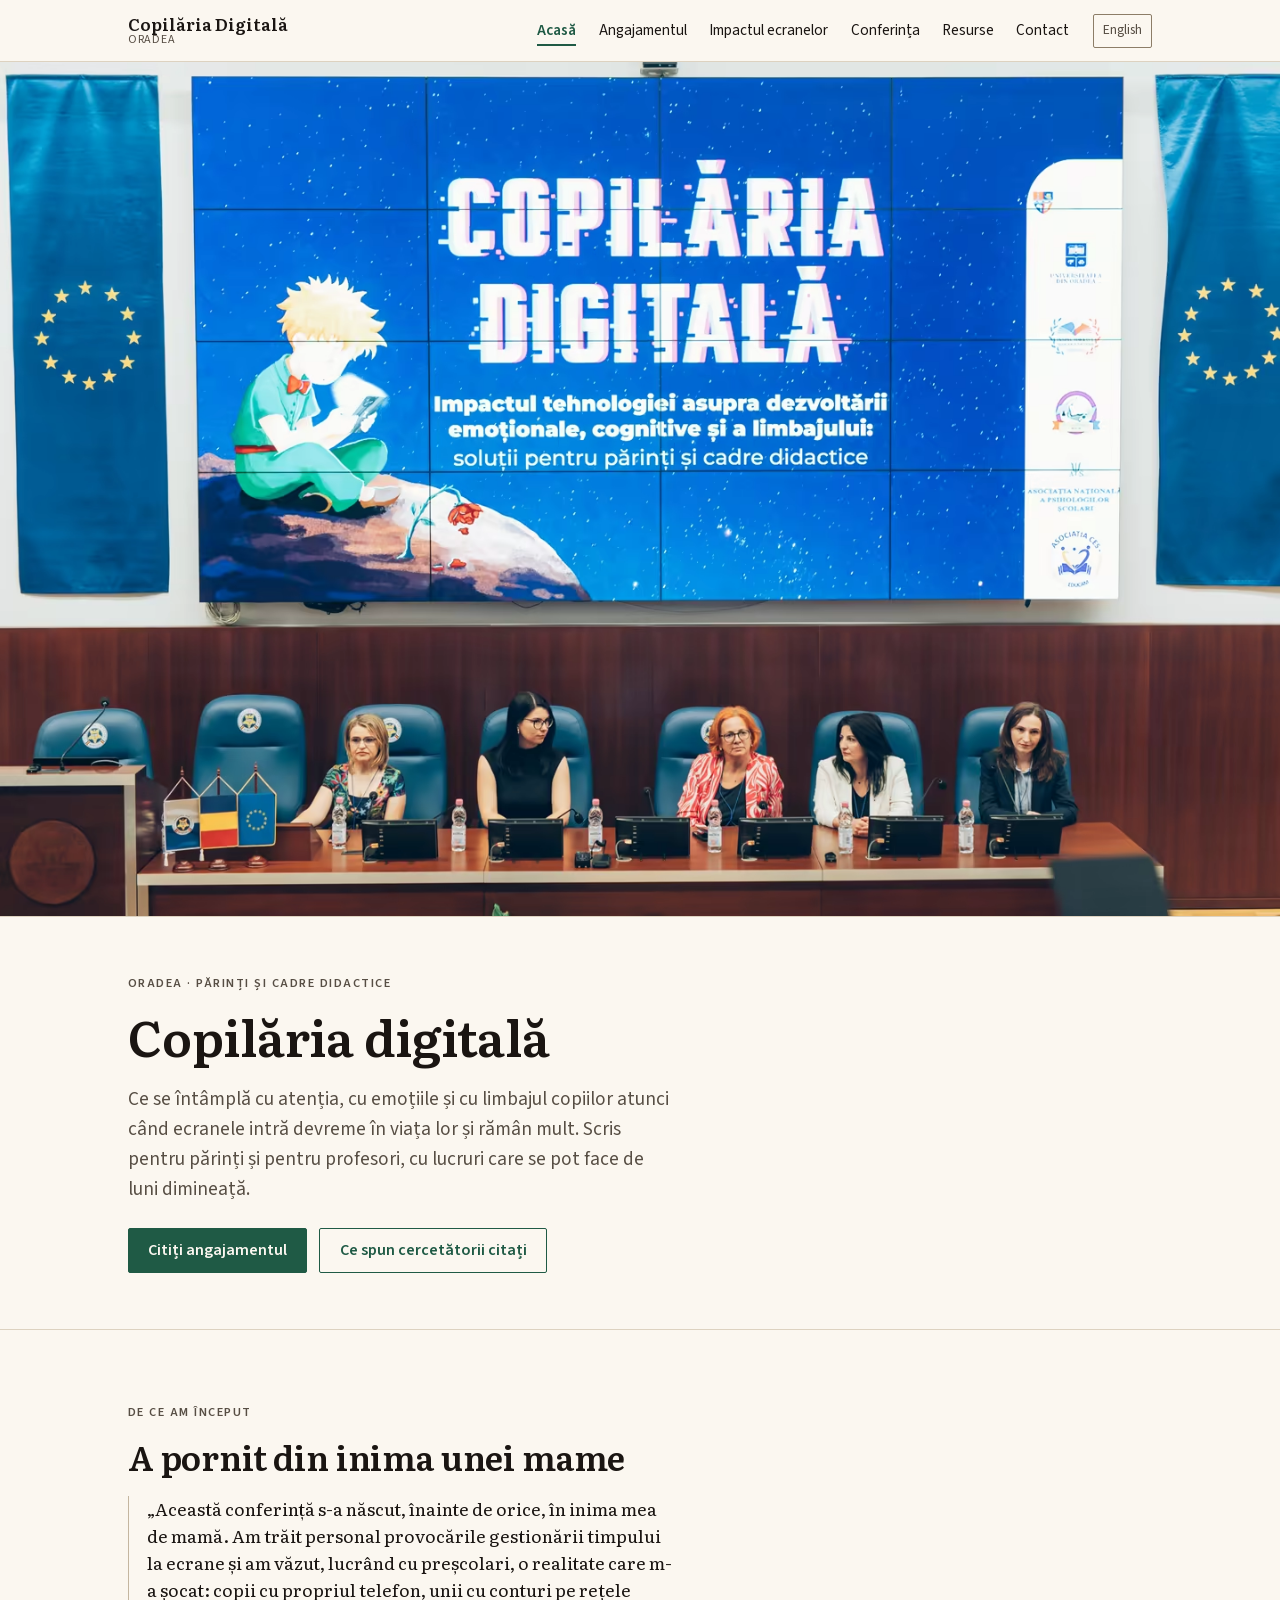
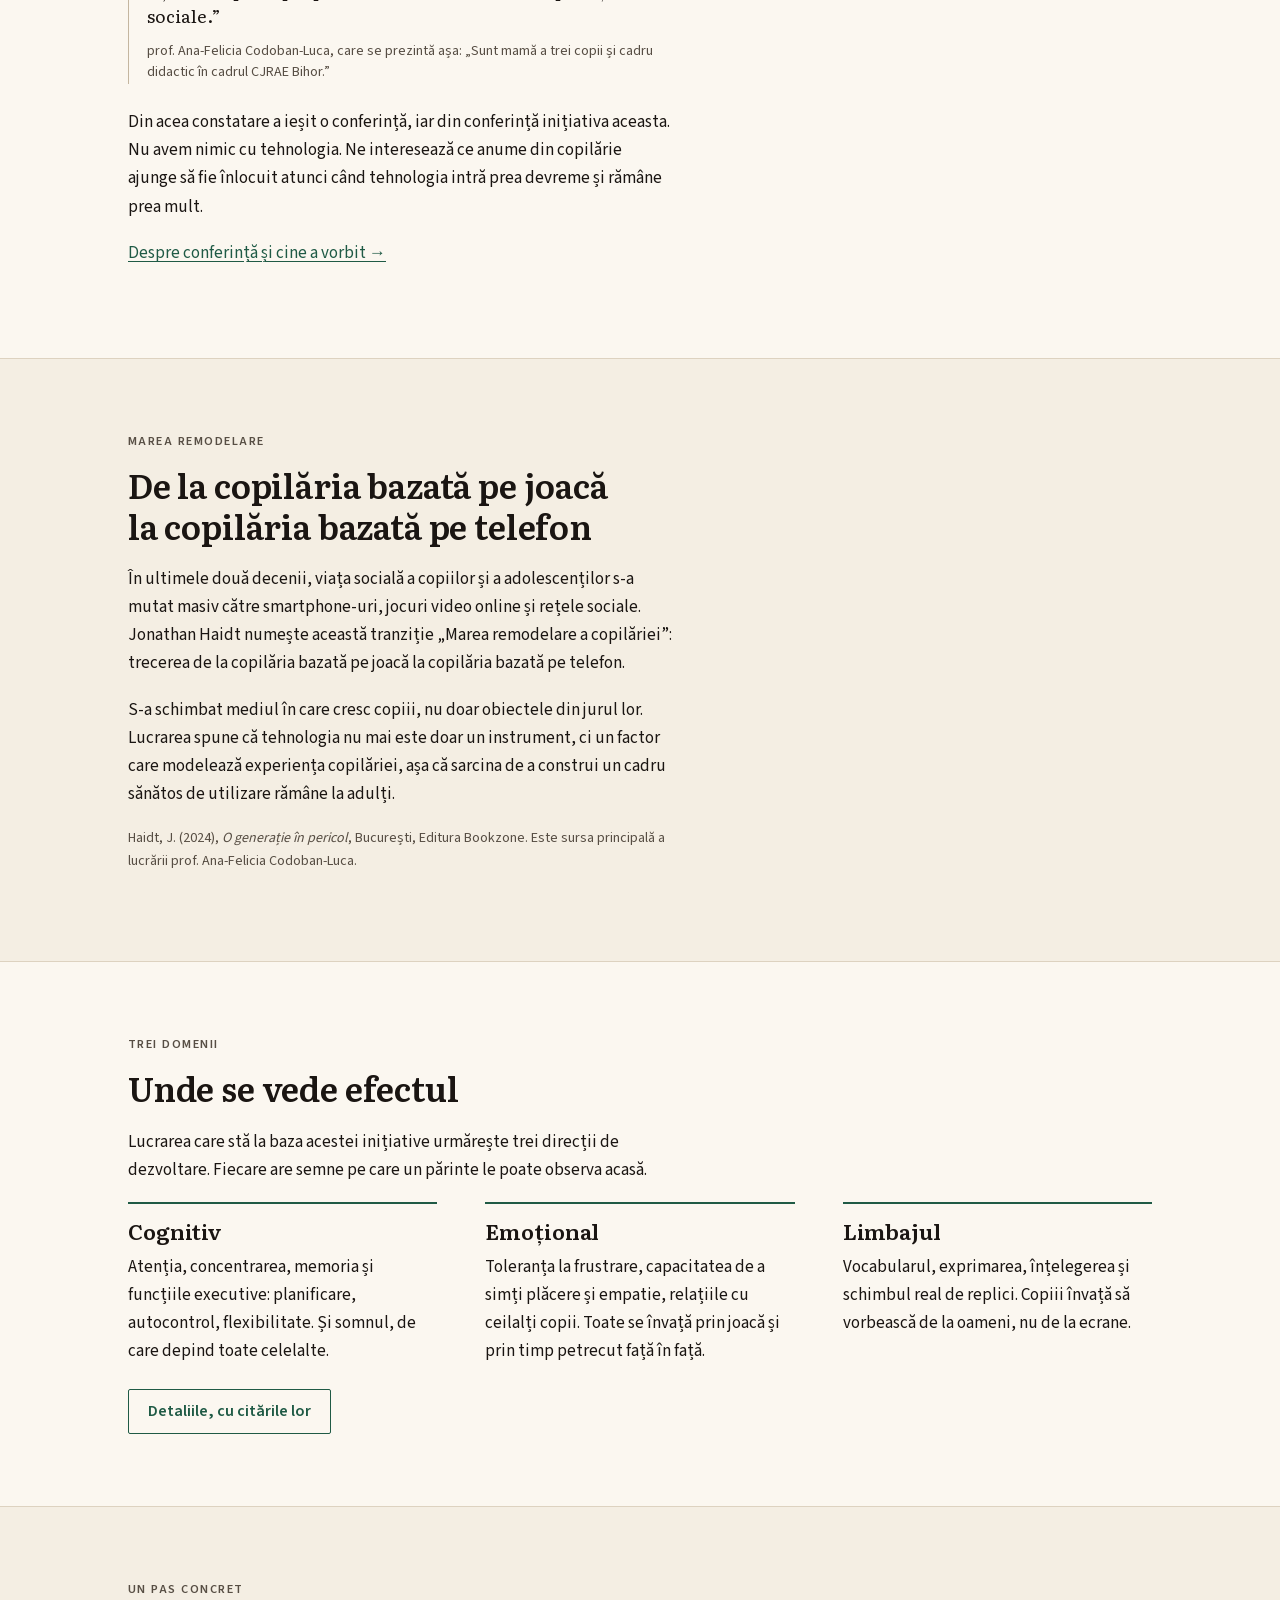
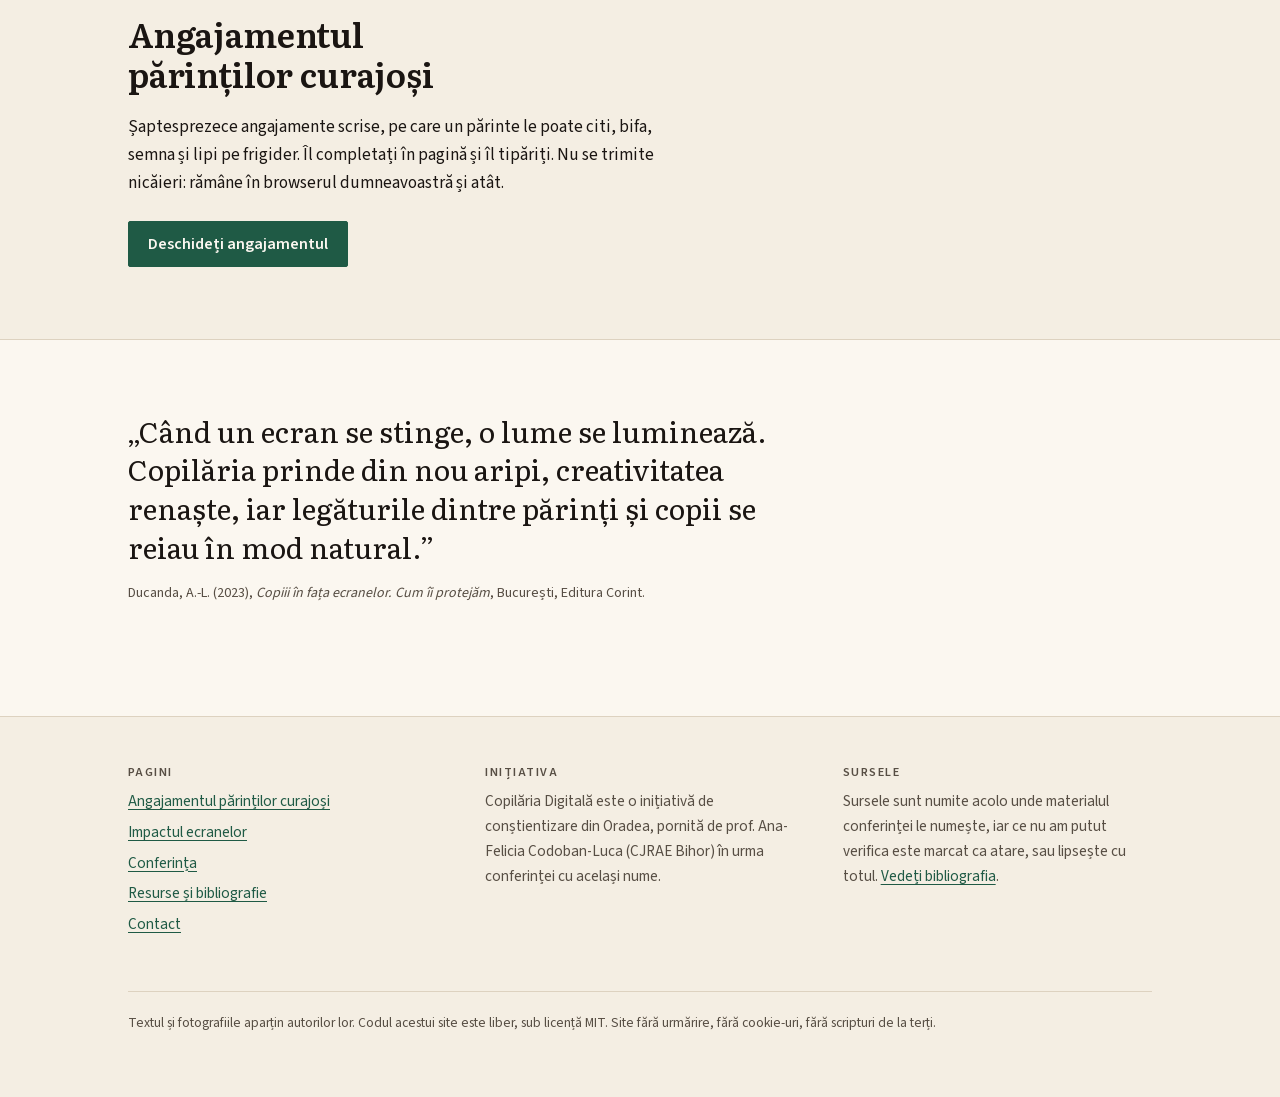
==== commit 9dc05350: "style: rewrite the copy in a plainer voice, drop the em dashes The source documents use no em dashes" ====
--- a/index.html
+++ b/index.html
@@ -3,7 +3,7 @@
 <head>
 <meta charset="utf-8">
 <meta name="viewport" content="width=device-width, initial-scale=1">
-<title>Copilăria Digitală — inițiativă pentru părinți și cadre didactice, Oradea</title>
+<title>Copilăria Digitală · inițiativă pentru părinți și cadre didactice, Oradea</title>
 <meta name="description" content="Ce se întâmplă cu atenția, emoțiile și limbajul copiilor când ecranele intră devreme și rămân mult. O inițiativă din Oradea, pornită dintr-o conferință pentru părinți și cadre didactice.">
 <link rel="canonical" href="https://copilariadigitala.github.io/">
 <link rel="alternate" hreflang="ro" href="https://copilariadigitala.github.io/">
@@ -59,8 +59,8 @@
       <p class="eyebrow">Oradea · părinți și cadre didactice</p>
       <h1>Copilăria digitală</h1>
       <p class="lede">Ce se întâmplă cu atenția, cu emoțiile și cu limbajul copiilor atunci
-        când ecranele intră devreme în viața lor și rămân mult. Nu ca să sperie, ci ca să
-        dea părinților și profesorilor ceva de făcut luni dimineață.</p>
+        când ecranele intră devreme în viața lor și rămân mult. Scris pentru părinți și
+        pentru profesori, cu lucruri care se pot face de luni dimineață.</p>
       <div class="btn-row">
         <a class="btn" href="/angajament/">Citiți angajamentul</a>
         <a class="btn btn--ghost" href="/impactul-ecranelor/">Ce spun cercetătorii citați</a>
@@ -77,13 +77,12 @@
           personal provocările gestionării timpului la ecrane și am văzut, lucrând cu
           preșcolari, o realitate care m-a șocat: copii cu propriul telefon, unii cu conturi
           pe rețele sociale.”</p>
-        <cite>prof. Ana-Felicia Codoban-Luca — „Sunt mamă a trei copii și cadru didactic în
-          cadrul CJRAE Bihor.”</cite>
+        <cite>prof. Ana-Felicia Codoban-Luca, care se prezintă așa: „Sunt mamă a trei copii
+          și cadru didactic în cadrul CJRAE Bihor.”</cite>
       </blockquote>
-      <p>Din acea constatare s-a născut o conferință, iar din conferință inițiativa aceasta.
-        Nu este un proiect împotriva tehnologiei. Este un proiect despre ce anume din
-        copilărie riscă să fie înlocuit atunci când tehnologia intră prea devreme și rămâne
-        prea mult.</p>
+      <p>Din acea constatare a ieșit o conferință, iar din conferință inițiativa aceasta.
+        Nu avem nimic cu tehnologia. Ne interesează ce anume din copilărie ajunge să fie
+        înlocuit atunci când tehnologia intră prea devreme și rămâne prea mult.</p>
       <p><a href="/conferinta/">Despre conferință și cine a vorbit →</a></p>
     </div>
   </section>
@@ -94,14 +93,14 @@
       <h2 id="remodelare">De la copilăria bazată pe joacă la copilăria bazată pe telefon</h2>
       <p>În ultimele două decenii, viața socială a copiilor și a adolescenților s-a mutat
         masiv către smartphone-uri, jocuri video online și rețele sociale. Jonathan Haidt
-        numește această tranziție <b>„Marea remodelare a copilăriei”</b>: trecerea de la
-        copilăria bazată pe joacă la copilăria bazată pe telefon.</p>
-      <p>Nu este o schimbare de accesorii, ci una de mediu. Tehnologia nu mai este doar un
-        instrument, ci un factor care modelează experiența copilăriei — motiv pentru care
-        responsabilitatea de a construi un cadru sănătos de utilizare rămâne a adulților,
-        nu a copilului.</p>
+        numește această tranziție „Marea remodelare a copilăriei”: trecerea de la copilăria
+        bazată pe joacă la copilăria bazată pe telefon.</p>
+      <p>S-a schimbat mediul în care cresc copiii, nu doar obiectele din jurul lor.
+        Lucrarea spune că tehnologia nu mai este doar un instrument, ci un factor care
+        modelează experiența copilăriei, așa că sarcina de a construi un cadru sănătos de
+        utilizare rămâne la adulți.</p>
       <p class="attrib">Haidt, J. (2024), <i>O generație în pericol</i>, București, Editura
-        Bookzone — sursa principală a lucrării prof. Ana-Felicia Codoban-Luca.</p>
+        Bookzone. Este sursa principală a lucrării prof. Ana-Felicia Codoban-Luca.</p>
     </div>
   </section>
 
@@ -116,14 +115,13 @@
       <div class="cols">
         <div>
           <h3>Cognitiv</h3>
-          <p>Atenția, concentrarea, memoria și funcțiile executive — planificare, autocontrol,
-            flexibilitate. Plus somnul, care le susține pe toate celelalte.</p>
+          <p>Atenția, concentrarea, memoria și funcțiile executive: planificare, autocontrol,
+            flexibilitate. Și somnul, de care depind toate celelalte.</p>
         </div>
         <div>
           <h3>Emoțional</h3>
           <p>Toleranța la frustrare, capacitatea de a simți plăcere și empatie, relațiile cu
-            ceilalți copii — lucruri care se învață prin joacă și prin timp petrecut față în
-            față.</p>
+            ceilalți copii. Toate se învață prin joacă și prin timp petrecut față în față.</p>
         </div>
         <div>
           <h3>Limbajul</h3>
@@ -186,7 +184,7 @@
       <div>
         <h2>Sursele</h2>
         <p>Sursele sunt numite acolo unde materialul conferinței le numește, iar ce nu am
-          putut verifica este marcat ca atare — sau lipsește.
+          putut verifica este marcat ca atare, sau lipsește cu totul.
           <a href="/resurse/#bibliografie">Vedeți bibliografia</a>.</p>
       </div>
     </div>
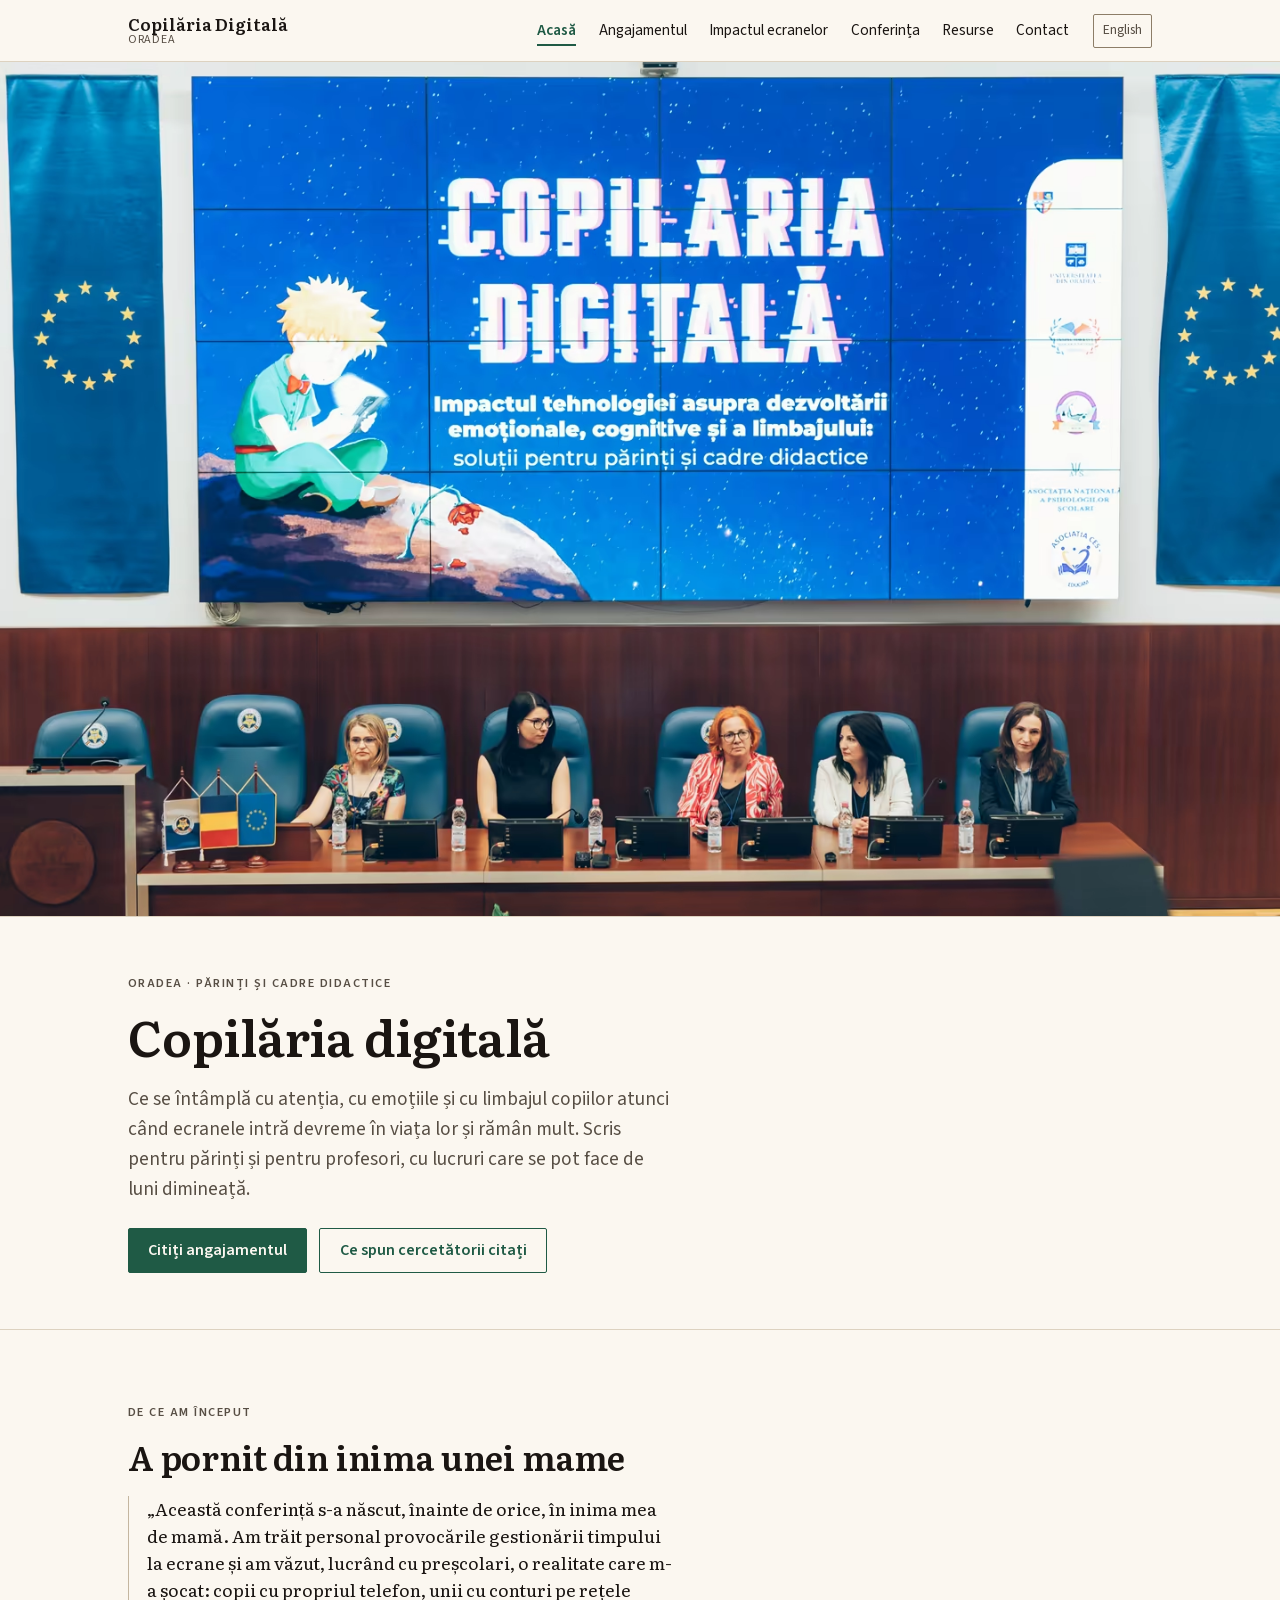
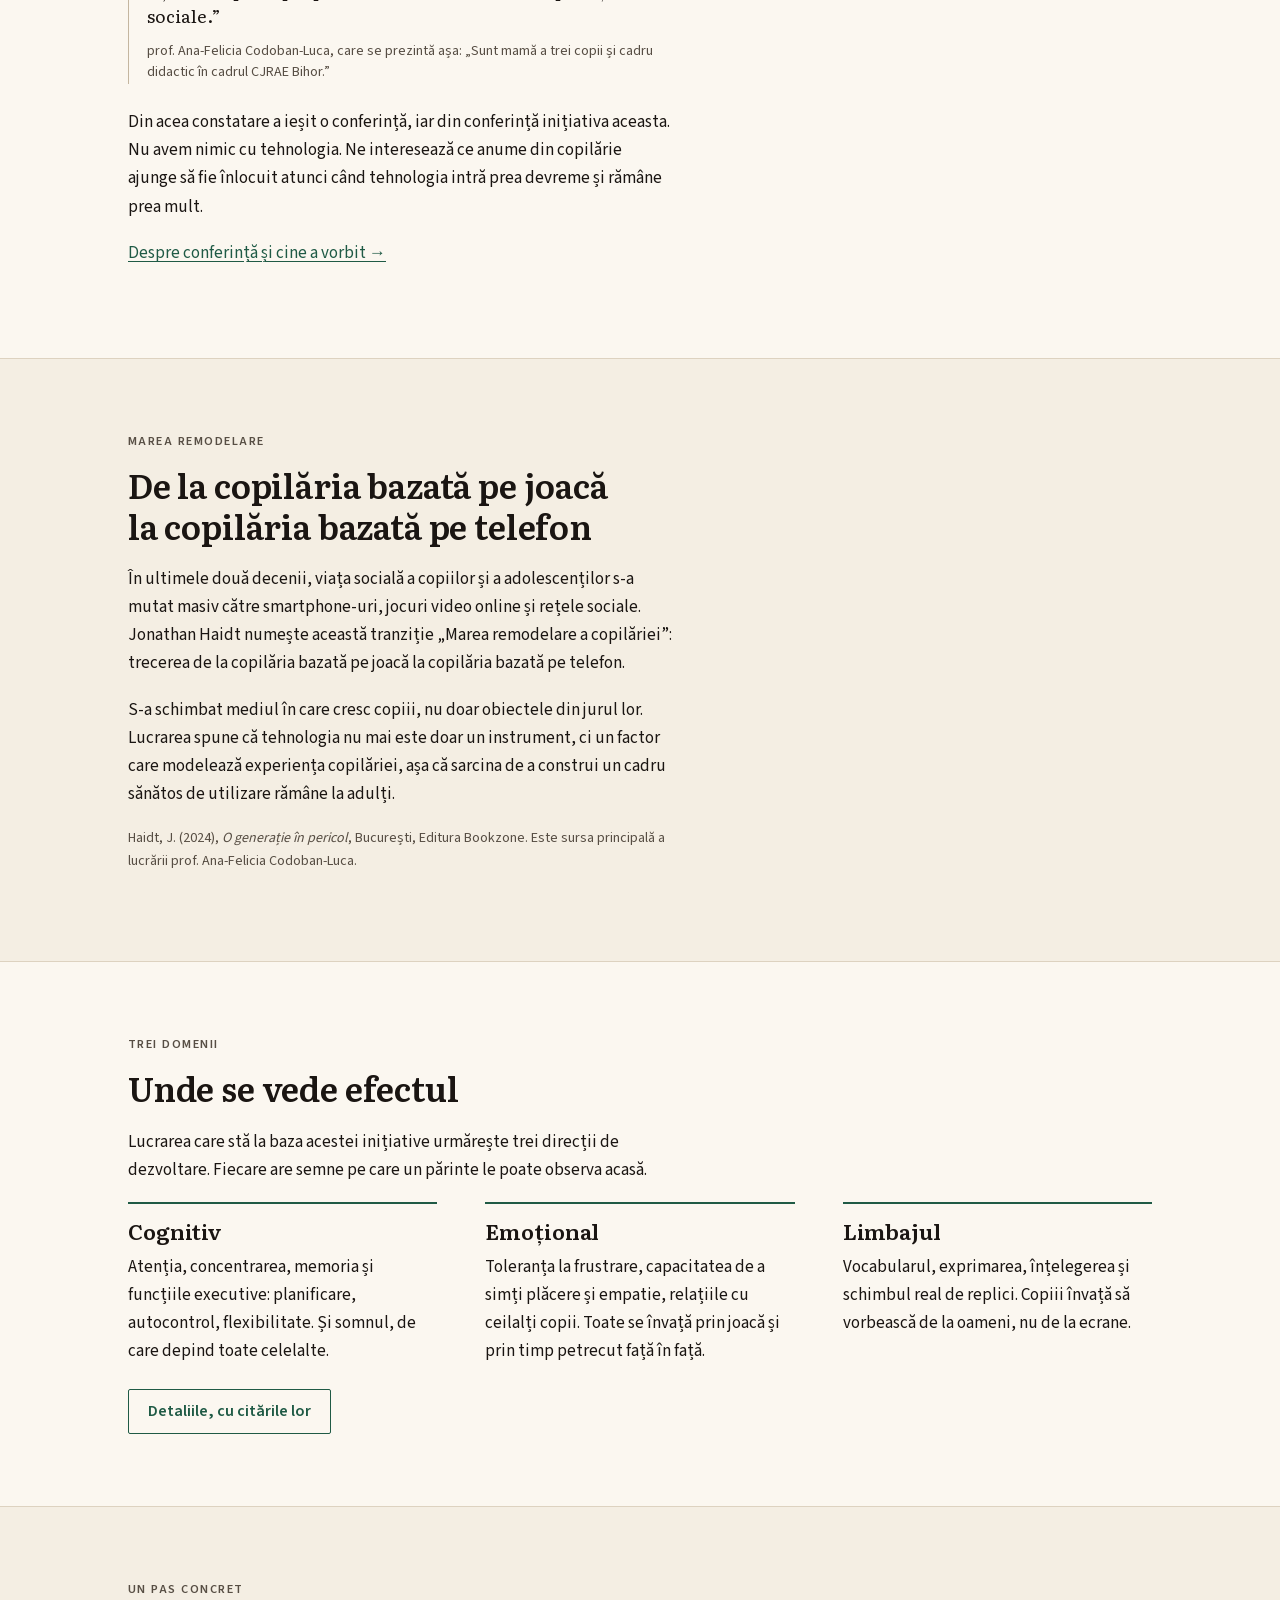
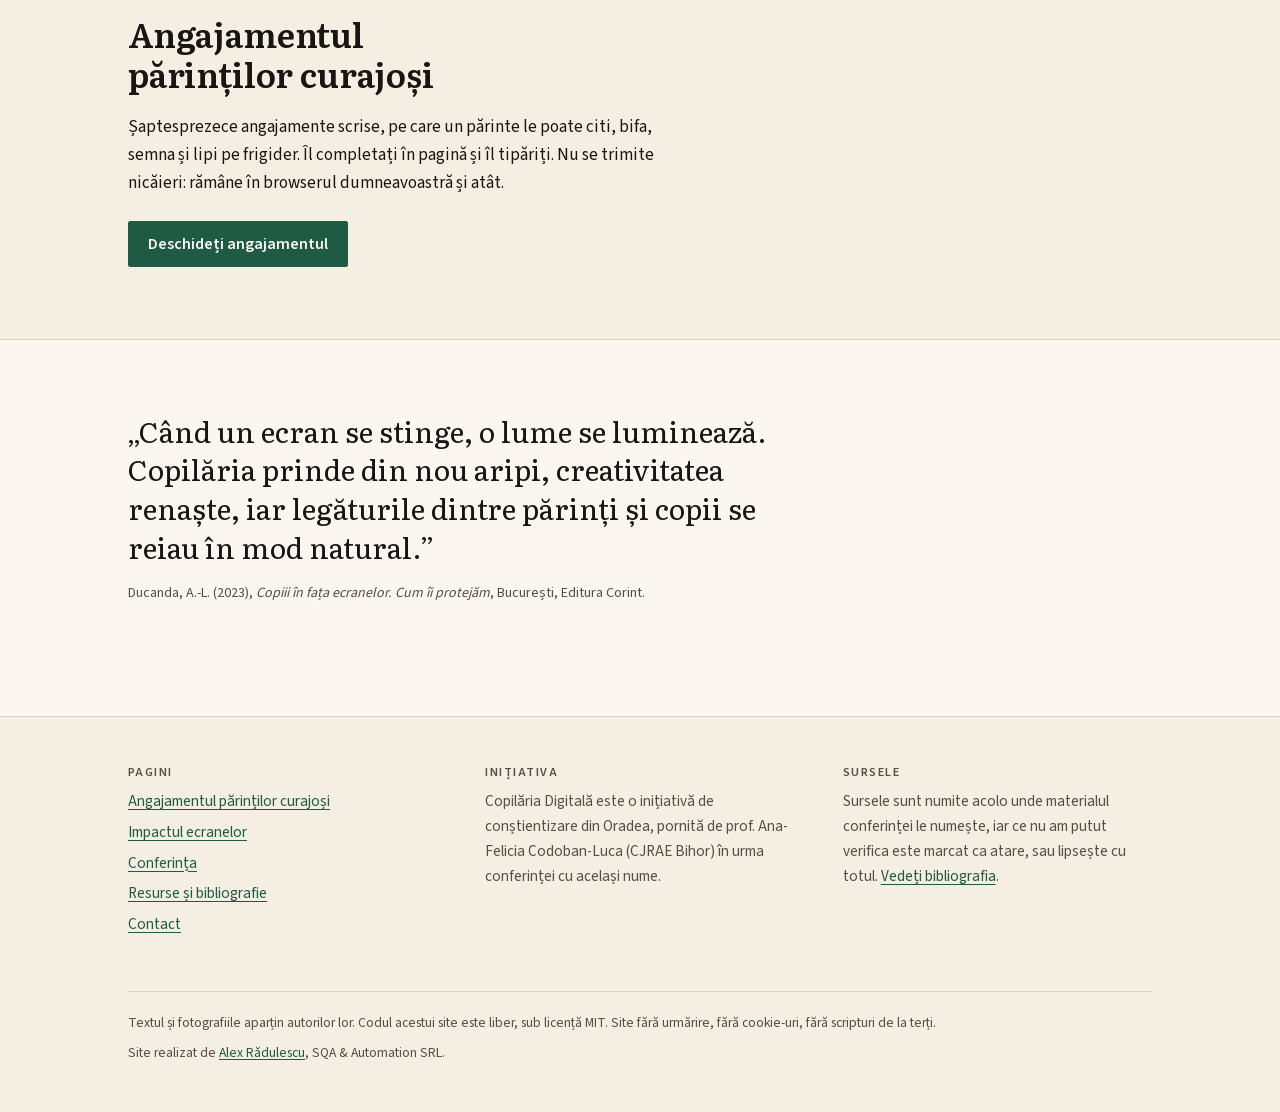
==== commit 3d092f72: "feat: credit the site's builder in the footer Adds a single credit line under the colophon on all tw" ====
--- a/index.html
+++ b/index.html
@@ -190,6 +190,8 @@
     </div>
     <p class="colophon">Textul și fotografiile aparțin autorilor lor. Codul acestui site este
       liber, sub licență MIT. Site fără urmărire, fără cookie-uri, fără scripturi de la terți.</p>
+    <p class="credit">Site realizat de <a href="https://separatio.github.io/" rel="noopener">Alex
+      Rădulescu</a>, SQA &amp; Automation SRL.</p>
   </div>
 </footer>
 
--- a/assets/site.css
+++ b/assets/site.css
@@ -431,8 +431,14 @@
 
 .colophon {
   margin-top: var(--gap);
+  margin-bottom: 0.5rem;
   padding-top: 1.25rem;
   border-top: 1px solid var(--rule);
+  font-size: 0.85rem;
+}
+
+.credit {
+  margin: 0;
   font-size: 0.85rem;
 }
 
